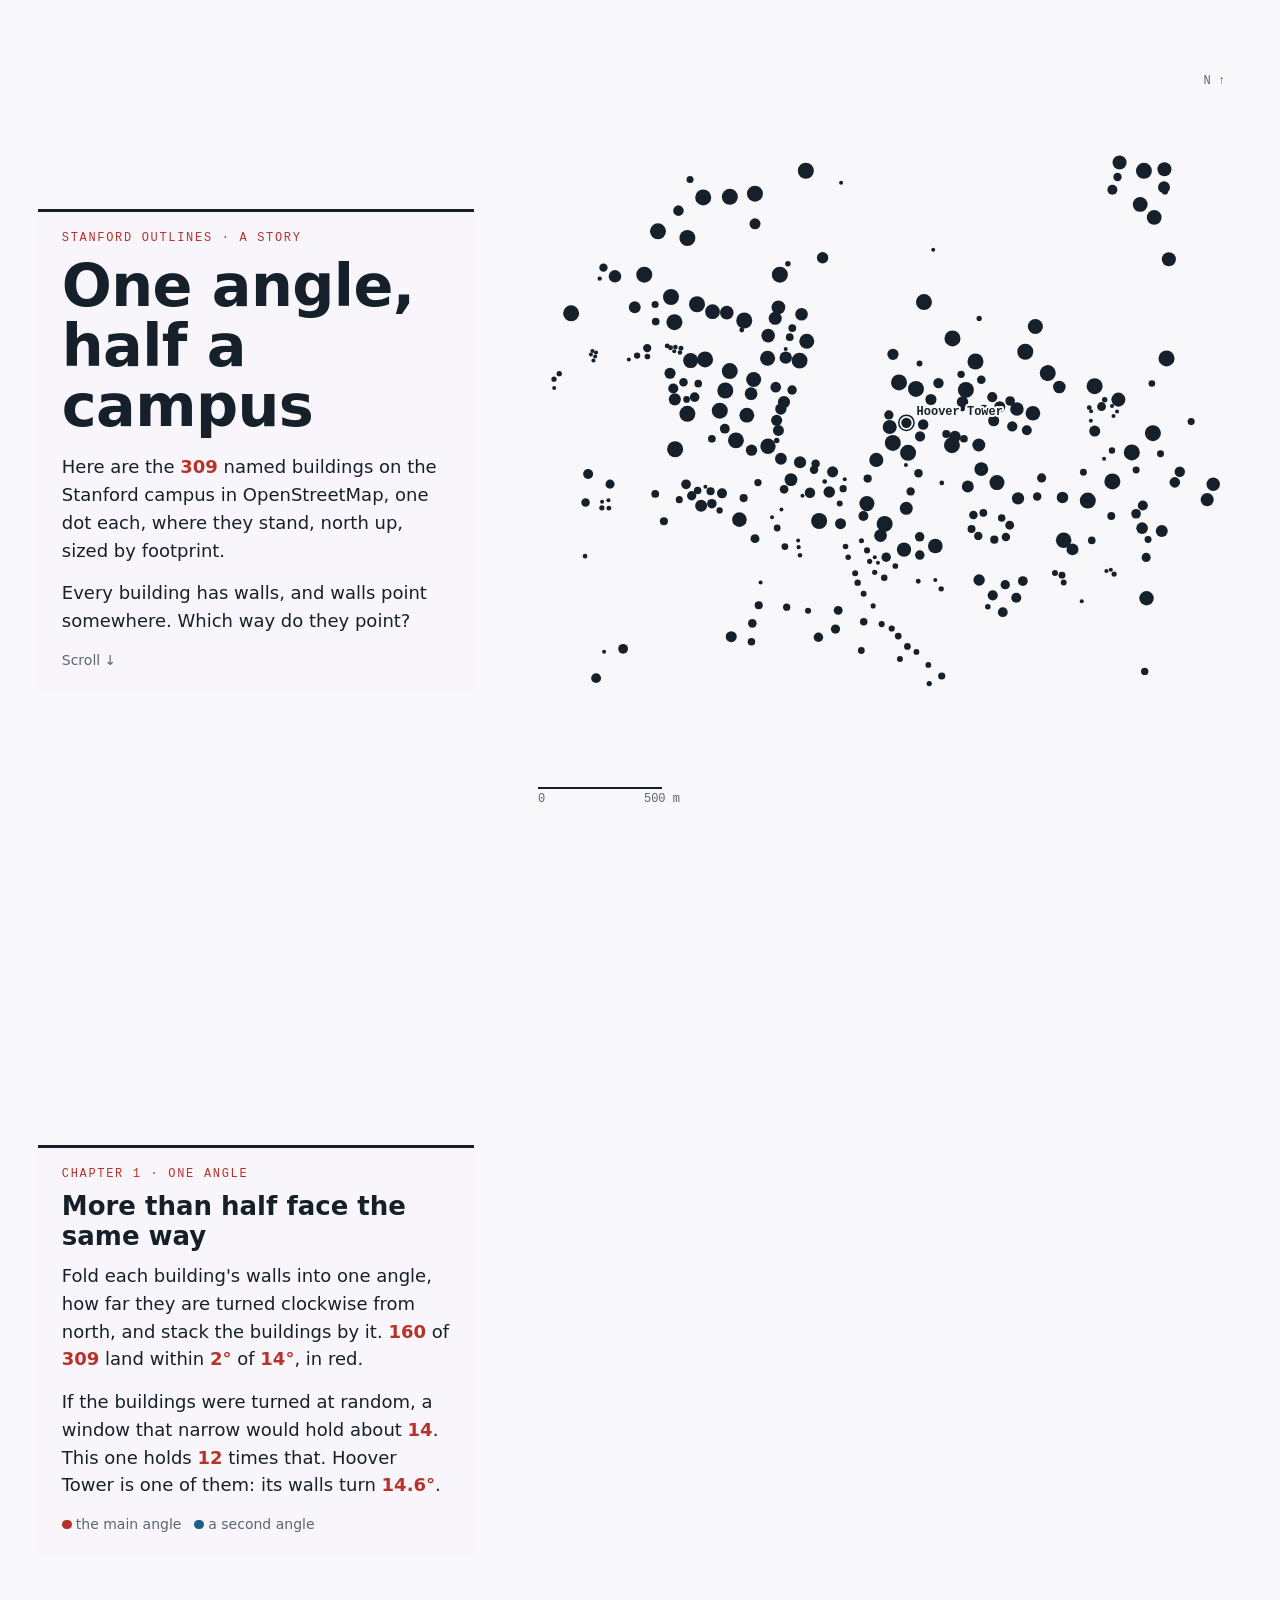
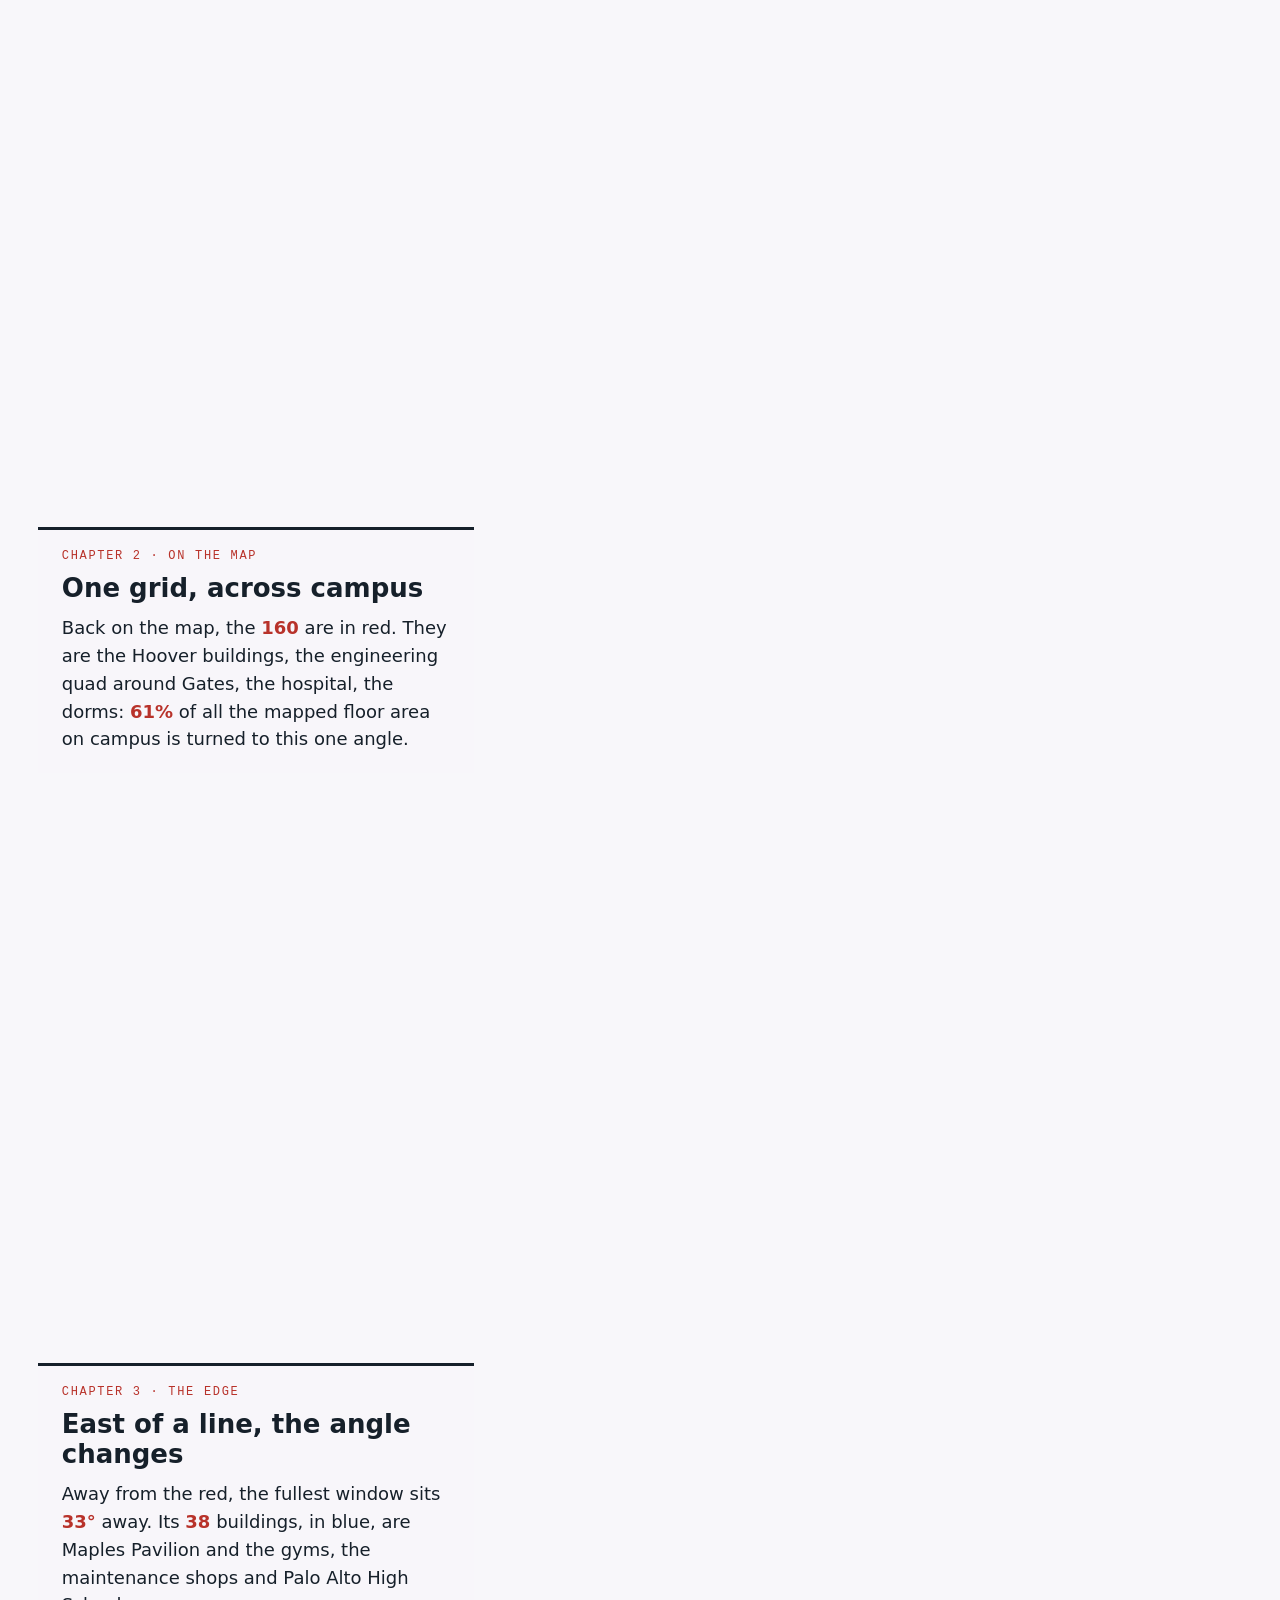
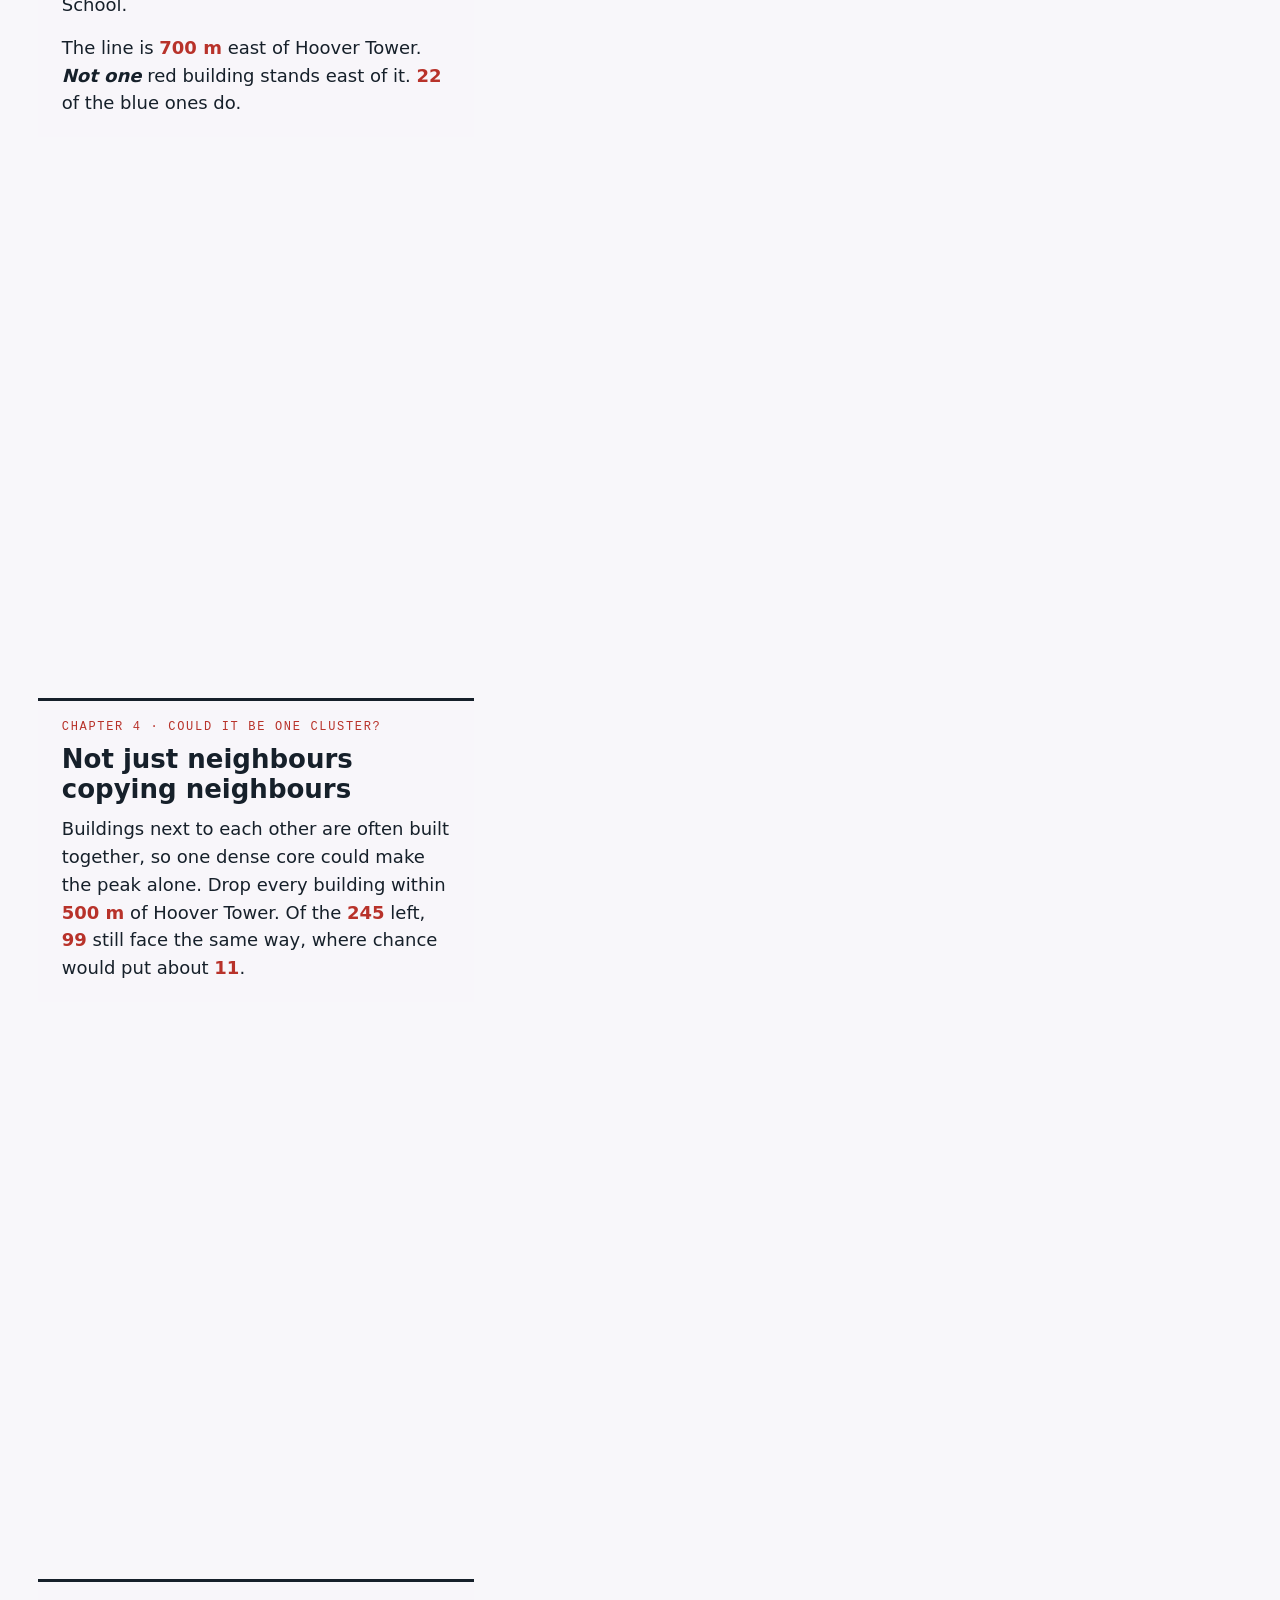
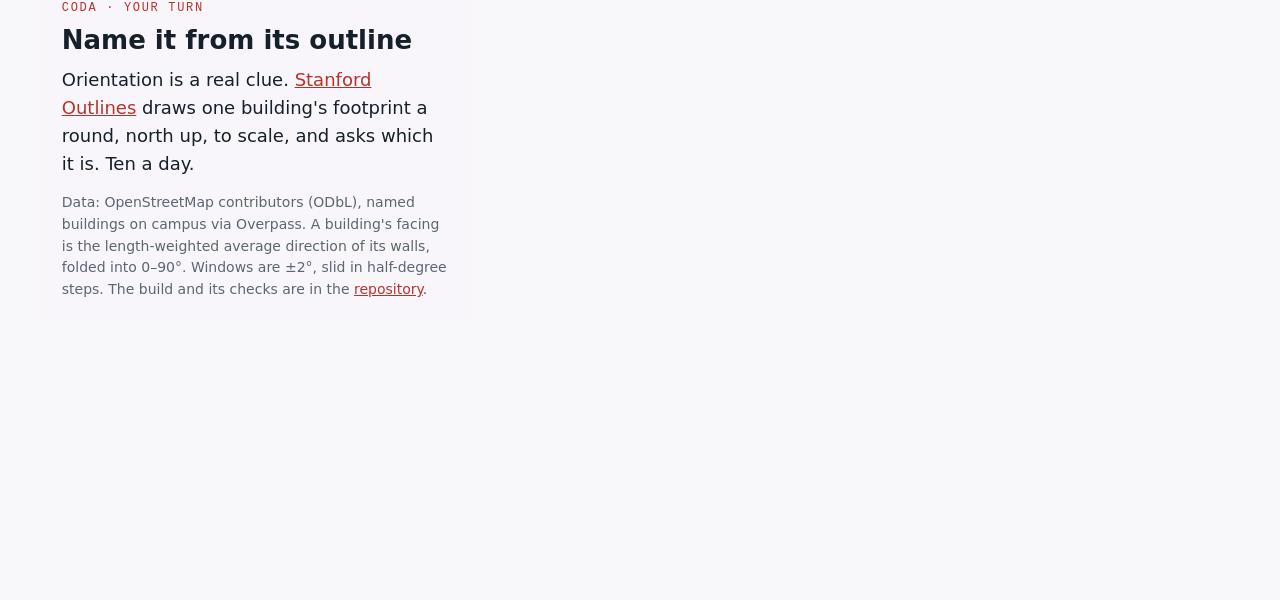
==== story/index.html @ c9294683 "Update Stanford Outlines 2026-11-16 🤖 Generated with [Claude Code](https://claude.com/claude-code)" ====
<!doctype html>
<html lang="en">
<head>
<meta charset="utf-8">
<meta name="viewport" content="width=device-width, initial-scale=1">
<title>One angle, half a campus · which way Stanford's buildings face</title>
<meta name="description" content="A scrolling story from Stanford Outlines: more than half of the 309 named buildings on the Stanford campus in OpenStreetMap face the same way, to within 2 degrees, about 15 degrees clockwise from north. East of a line through the athletics, a second angle takes over.">
<link rel="stylesheet" href="style.css">
</head>
<body>
<div id="plot" aria-hidden="true"></div>
<p id="err" role="alert"></p>
<main>

<section class="step" data-step="map"><div>
  <p class="kicker">Stanford Outlines · a story</p>
  <h1>One angle, half a campus</h1>
  <p>Here are the <b data-fact="n"></b> named buildings on the Stanford campus in OpenStreetMap,
  one dot each, where they stand, north up, sized by footprint.</p>
  <p>Every building has walls, and walls point somewhere. Which way do they point?</p>
  <p class="small">Scroll ↓</p>
</div></section>

<section class="step" data-step="angle"><div>
  <p class="kicker">Chapter 1 · One angle</p>
  <h2>More than half face the same way</h2>
  <p>Fold each building's walls into one angle, how far they are turned clockwise from north,
  and stack the buildings by it. <b data-fact="n_peak"></b> of <b data-fact="n"></b> land
  within <b data-fact="half"></b> of <b data-fact="turn"></b>, in red.</p>
  <p>If the buildings were turned at random, a window that narrow would hold about
  <b data-fact="expect"></b>. This one holds <b data-fact="times"></b> times that.
  Hoover Tower is one of them: its walls turn <b data-fact="anchor_o"></b>.</p>
  <p class="small"><span class="k peak">the main angle</span> <span class="k second">a second angle</span></p>
</div></section>

<section class="step" data-step="quad"><div>
  <p class="kicker">Chapter 2 · On the map</p>
  <h2>One grid, across campus</h2>
  <p>Back on the map, the <b data-fact="n_peak"></b> are in red. They are the Hoover buildings, the
  engineering quad around Gates, the hospital, the dorms: <b data-fact="area_share"></b> of
  all the mapped floor area on campus is turned to this one angle.</p>
</div></section>

<section class="step" data-step="second"><div>
  <p class="kicker">Chapter 3 · The edge</p>
  <h2>East of a line, the angle changes</h2>
  <p>Away from the red, the fullest window sits <b data-fact="apart"></b> away. Its <b data-fact="n_2nd"></b>
  buildings, in blue, are Maples Pavilion and the gyms, the maintenance shops and Palo Alto High School.</p>
  <p>The line is <b data-fact="east"></b> east of Hoover Tower. <span class="w">Not one</span> red
  building stands east of it. <b data-fact="east_2nd"></b> of the blue ones do.</p>
</div></section>

<section class="step" data-step="outer"><div>
  <p class="kicker">Chapter 4 · Could it be one cluster?</p>
  <h2>Not just neighbours copying neighbours</h2>
  <p>Buildings next to each other are often built together, so one dense core could make the
  peak alone. Drop every building within <b data-fact="core"></b> of Hoover Tower. Of the
  <b data-fact="outer_n"></b> left, <b data-fact="outer_peak"></b> still face the same way,
  where chance would put about <b data-fact="outer_expect"></b>.</p>
</div></section>

<section class="step" data-step="quad"><div>
  <p class="kicker">Coda · Your turn</p>
  <h2>Name it from its outline</h2>
  <p>Orientation is a real clue. <a href="../">Stanford Outlines</a> draws one building's
  footprint a round, north up, to scale, and asks which it is. Ten a day.</p>
  <p class="small">Data: OpenStreetMap contributors (ODbL), named buildings on campus via Overpass.
  A building's facing is the length-weighted average direction of its walls, folded into
  0–90°. Windows are ±2°, slid in half-degree steps. The build and its checks are in the
  <a href="https://github.com/matmat202/stanford-outlines">repository</a>.</p>
</div></section>

</main>
<script type="module" src="story.js"></script>
</body>
</html>
---- story/style.css ----
:root { --paper: #f8f7fa; --ink: #16202a; --mute: #5b6670; --red: #b8322a; --blue: #1f5f8b; }
* { box-sizing: border-box; }
html { background: var(--paper); color: var(--ink); }
body { margin: 0; font: 18px/1.55 system-ui, -apple-system, 'Segoe UI', sans-serif; }
/* The plot box: the SVG fills it; % labels hang left of it, months below it. */
#plot { position: fixed; z-index: 0; pointer-events: none; left: 42vw; right: 4vw; top: 8vh; bottom: 14vh; }
#chart { position: absolute; inset: 0; width: 100%; height: 100%; overflow: visible; }
#chart circle { transition: transform .8s ease, fill .5s, opacity .5s, r .8s; }
#chart rect.band { fill: rgba(184,50,42,.1); } #chart rect.band2 { fill: rgba(31,95,139,.1); }
#chart line.scale { stroke: var(--ink); stroke-width: 2; }
#chart line.east { stroke: var(--blue); stroke-width: 1.5; stroke-dasharray: 5 4; }
#chart circle.core { fill: none; stroke: var(--mute); stroke-width: 1; stroke-dasharray: 3 3; }
#chart line.grid { stroke: #dcdde2; stroke-width: 1; }
#chart text { font: 12px/1 ui-monospace, Menlo, monospace; }
#chart .tick { fill: var(--mute); }
#chart .end { text-anchor: end; } #chart .mid { text-anchor: middle; }
#chart .ring { fill: none; stroke: var(--ink); stroke-width: 1.5; }
#chart .lab { fill: var(--ink); font-weight: 700; paint-order: stroke; stroke: var(--paper); stroke-width: 4px; stroke-linejoin: round; }
main { position: relative; z-index: 3; width: 34vw; margin-left: 3vw; }
.step { min-height: 100vh; display: flex; align-items: center; }
.step > div { background: rgba(248,247,250,.94); padding: 1.1em 1.3em; border-top: 3px solid var(--ink); }
h1 { font: 700 clamp(34px, 4.6vw, 64px)/1.02 system-ui, sans-serif; margin: 0 0 .3em; letter-spacing: -.01em; }
h2 { font: 700 26px/1.15 system-ui, sans-serif; margin: 0 0 .4em; }
.kicker { font: 12px/1 ui-monospace, Menlo, monospace; letter-spacing: .14em; text-transform: uppercase; color: var(--red); margin: 0 0 1em; }
p { margin: 0 0 .8em; }
p:last-child { margin-bottom: 0; }
b[data-fact] { color: var(--red); font-variant-numeric: tabular-nums; }
.w { font-style: italic; font-weight: 700; }
.small { font-size: 14px; color: var(--mute); }
.k { white-space: nowrap; margin-right: .6em; }
.k::before { content: ''; display: inline-block; width: .7em; height: .7em; border-radius: 50%; margin-right: .3em; vertical-align: -.05em; }
.k.peak::before { background: var(--red); } .k.second::before { background: var(--blue); }
a { color: var(--red); }
code { font-size: .9em; }
#err { display: none; }
body.failed #err { display: block; position: fixed; z-index: 9; left: 44vw; top: 40vh; color: var(--red); }
@media (max-width: 760px) {
  body { font-size: 16px; }
  #plot { left: 12vw; right: 5vw; top: 4vh; bottom: 62vh; }
  main { width: auto; margin: 0 4vw; }
  /* the card starts under the plot and its month labels, rather than rising over them */
  .step { align-items: flex-start; padding-top: 45vh; padding-bottom: 6vh; min-height: 100vh; }
  #chart text { font-size: 10px; }
}
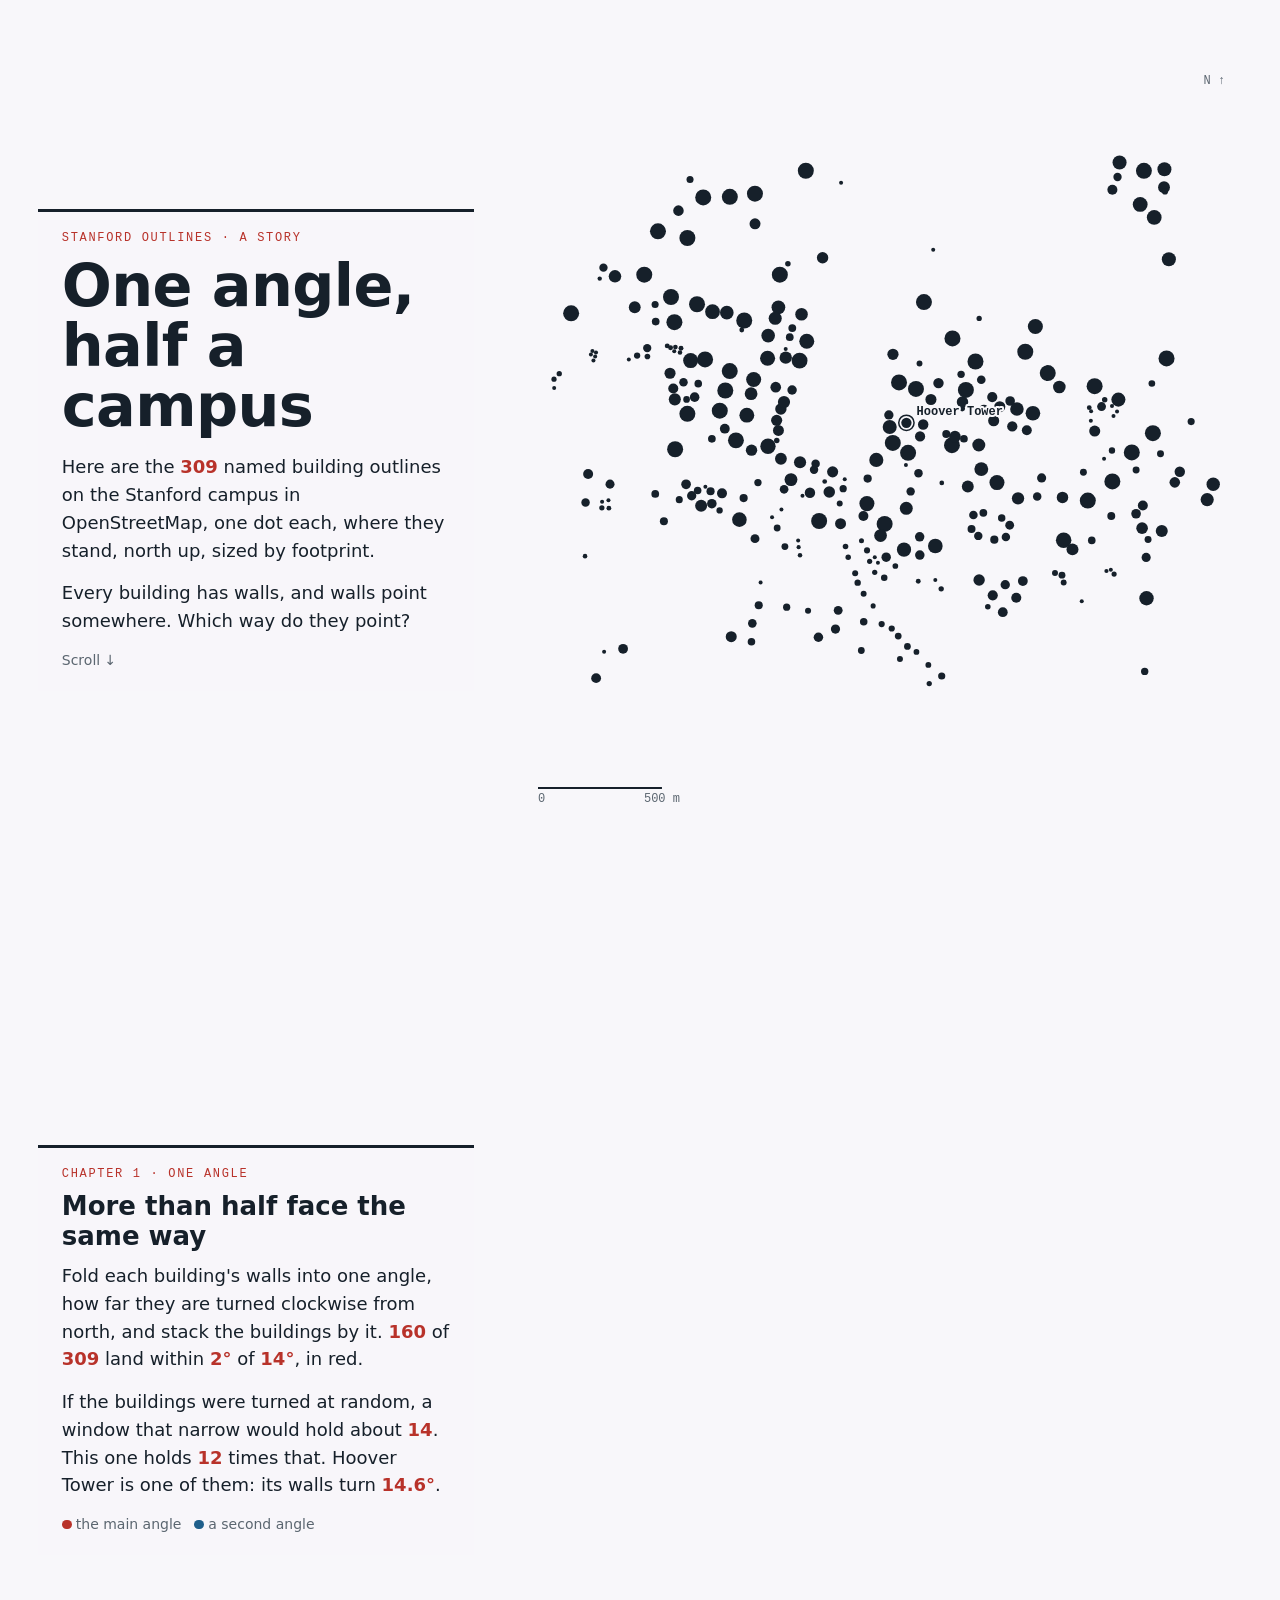
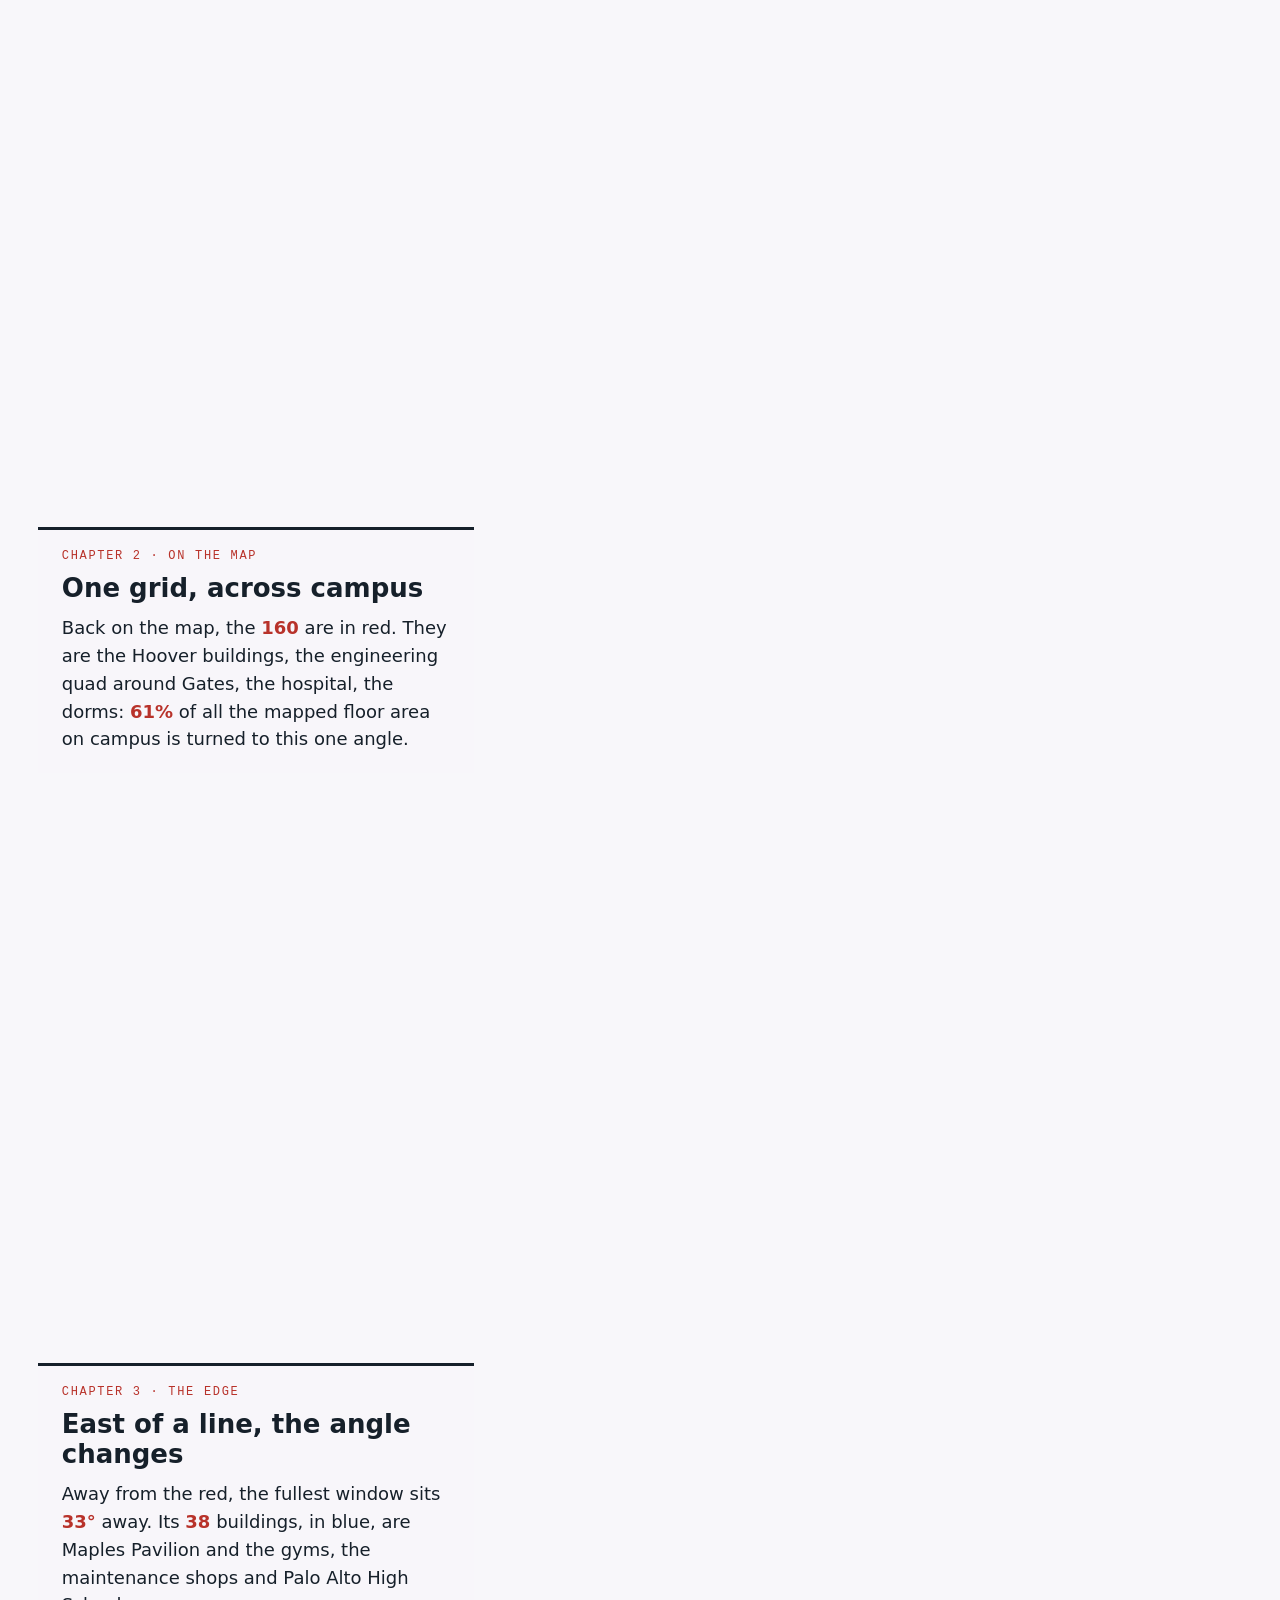
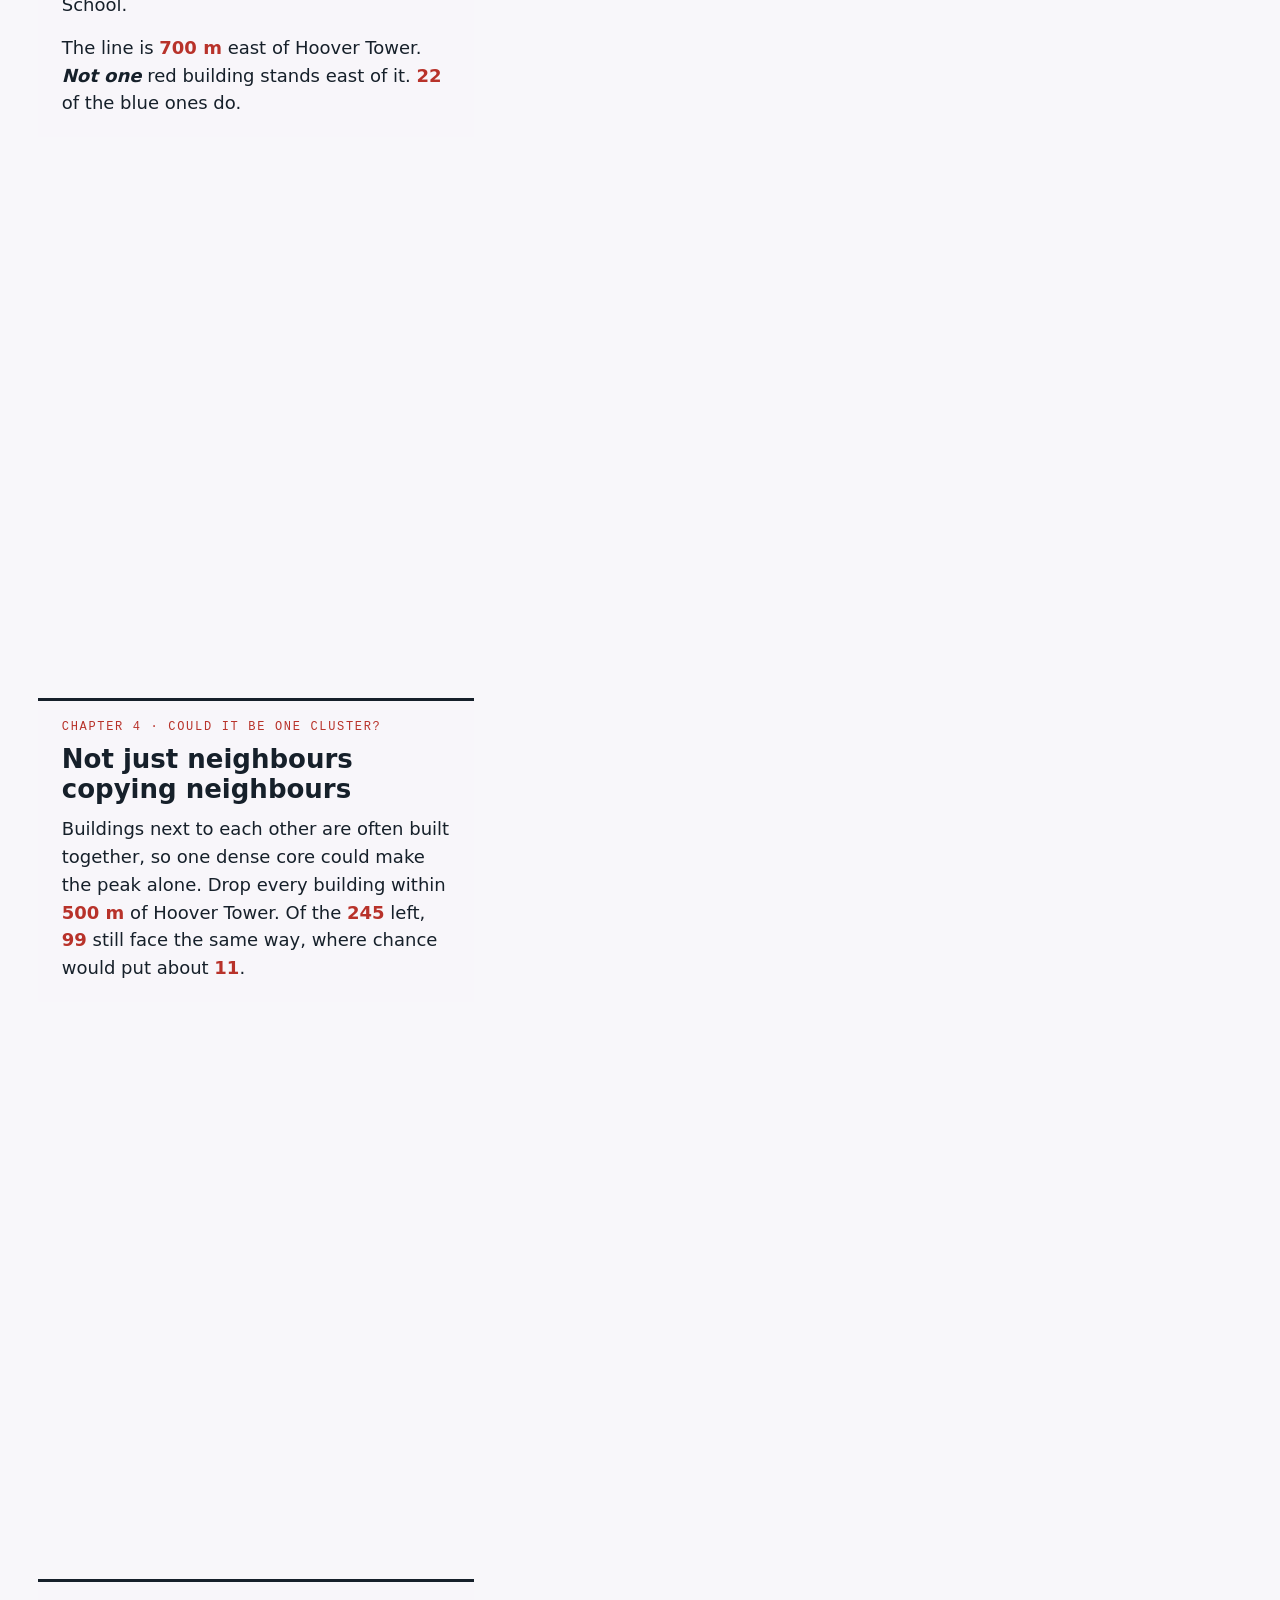
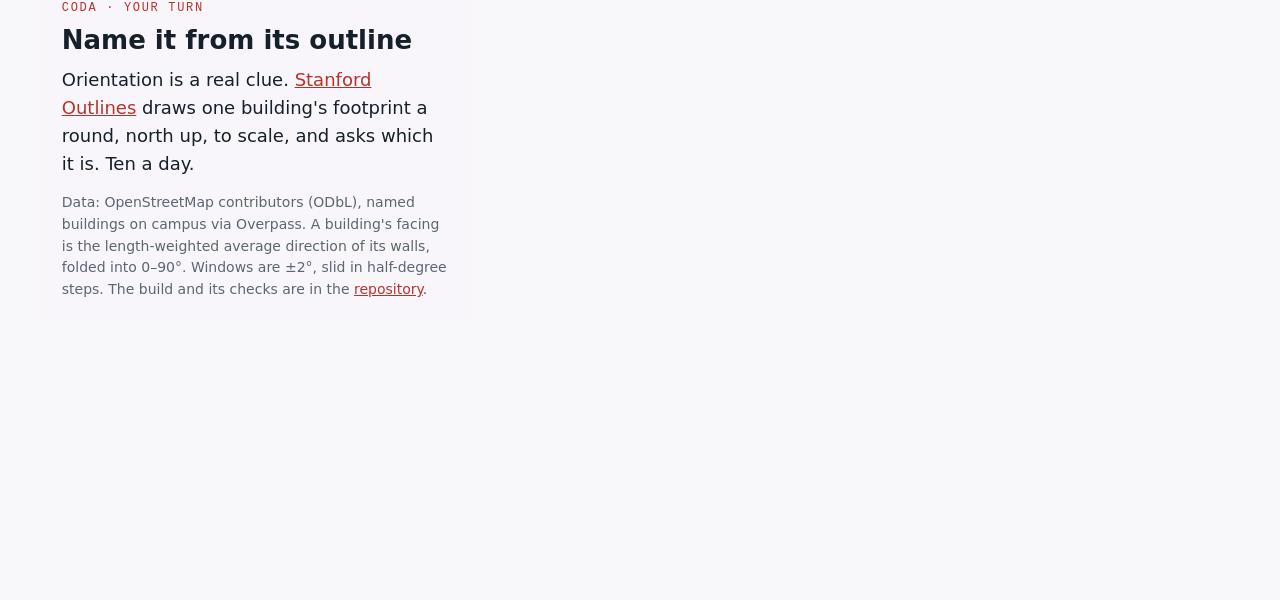
==== commit a2c6834b: "Update Stanford Outlines 2026-11-16 🤖 Generated with [Claude Code](https://claude.com/claude-code)" ====
--- a/story/index.html
+++ b/story/index.html
@@ -4,7 +4,7 @@
 <meta charset="utf-8">
 <meta name="viewport" content="width=device-width, initial-scale=1">
 <title>One angle, half a campus · which way Stanford's buildings face</title>
-<meta name="description" content="A scrolling story from Stanford Outlines: more than half of the 309 named buildings on the Stanford campus in OpenStreetMap face the same way, to within 2 degrees, about 15 degrees clockwise from north. East of a line through the athletics, a second angle takes over.">
+<meta name="description" content="A scrolling story from Stanford Outlines: more than half of the 309 named building outlines on the Stanford campus in OpenStreetMap face the same way, to within 2 degrees, about 15 degrees clockwise from north. East of a line through the athletics, a second angle takes over.">
 <link rel="stylesheet" href="style.css">
 </head>
 <body>
@@ -15,7 +15,7 @@
 <section class="step" data-step="map"><div>
   <p class="kicker">Stanford Outlines · a story</p>
   <h1>One angle, half a campus</h1>
-  <p>Here are the <b data-fact="n"></b> named buildings on the Stanford campus in OpenStreetMap,
+  <p>Here are the <b data-fact="n"></b> named building outlines on the Stanford campus in OpenStreetMap,
   one dot each, where they stand, north up, sized by footprint.</p>
   <p>Every building has walls, and walls point somewhere. Which way do they point?</p>
   <p class="small">Scroll ↓</p>
